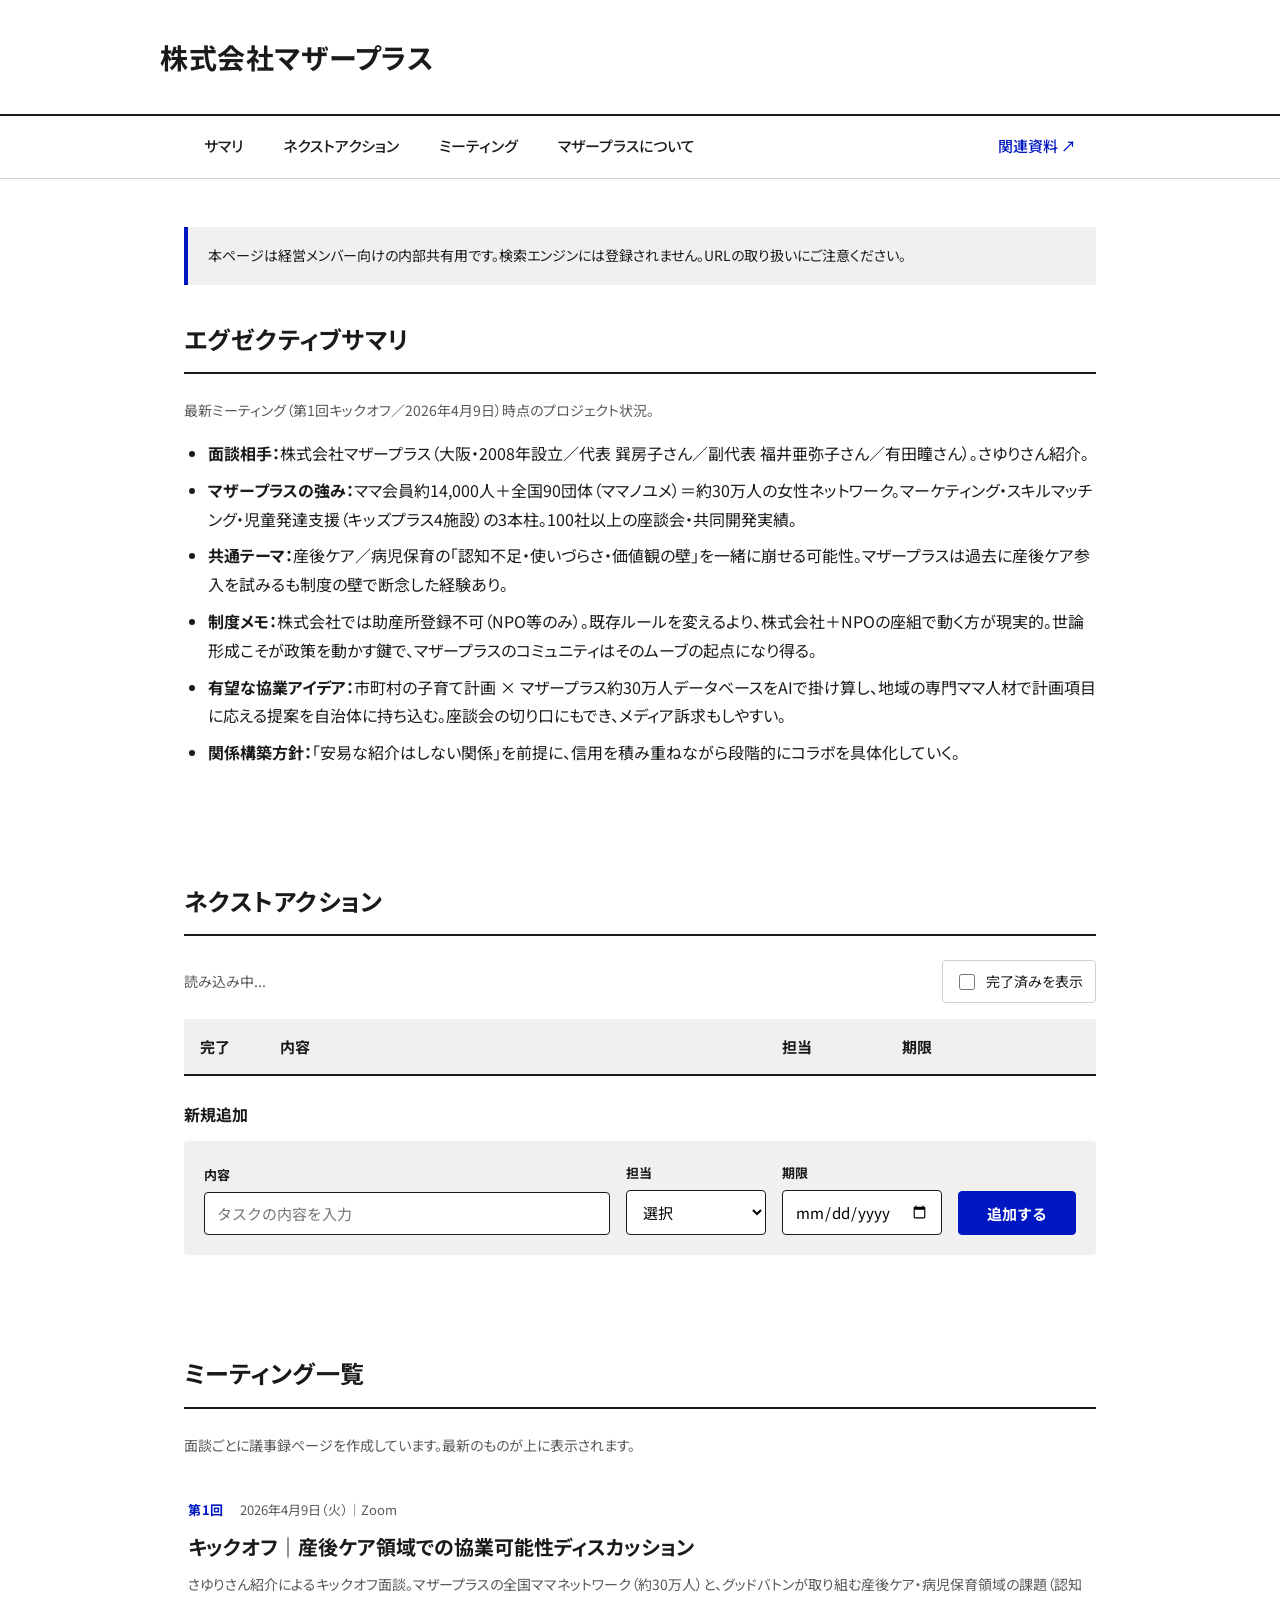
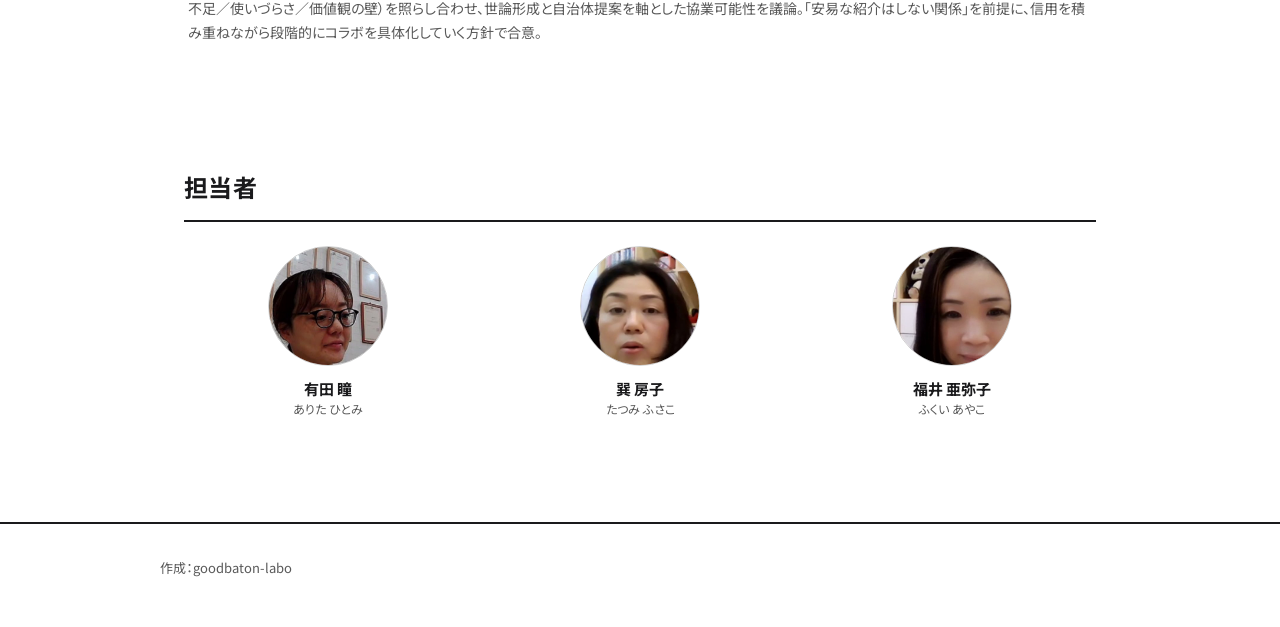
==== index.html @ a64b47ee "Add 担当者 photos to top page and meeting note; restore h2 underline Co-Authored-By: Claude Opus 4.6 (1" ====
<!DOCTYPE html>
<html lang="ja">
<head>
<meta charset="UTF-8">
<meta name="viewport" content="width=device-width, initial-scale=1.0">
<meta name="robots" content="noindex, nofollow, noarchive, nosnippet">
<meta name="googlebot" content="noindex, nofollow">
<title>株式会社マザープラス｜グッドバトン共有スペース</title>
<link rel="preconnect" href="https://fonts.googleapis.com">
<link rel="preconnect" href="https://fonts.gstatic.com" crossorigin>
<link href="https://fonts.googleapis.com/css2?family=Noto+Sans+JP:wght@400;500;700&display=swap" rel="stylesheet">
<link rel="stylesheet" href="assets/style.css">
</head>
<body>

<header class="site">
  <div class="inner">
    <h1><a href="./">株式会社マザープラス</a></h1>
  </div>
</header>

<nav class="site" aria-label="ページ内ナビゲーション">
  <div class="inner">
    <a href="#summary">サマリ</a>
    <a href="#next-actions">ネクストアクション</a>
    <a href="#meetings">ミーティング</a>
    <a href="about/">マザープラスについて</a>
    <a href="https://drive.google.com/open?id=1iKBxiqNrE6tslgrOEw1OCnhclim0SZy2&usp=drive_fs" target="_blank" rel="noopener" class="external">関連資料 ↗</a>
  </div>
</nav>

<main>

<div class="notice">
  本ページは経営メンバー向けの内部共有用です。検索エンジンには登録されません。URLの取り扱いにご注意ください。
</div>

<!-- エグゼクティブサマリ -->
<section id="summary">
  <h2>エグゼクティブサマリ</h2>
  <p class="meta">最新ミーティング（第1回キックオフ／2026年4月9日）時点のプロジェクト状況。</p>
  <ul>
    <li><strong>面談相手：</strong>株式会社マザープラス（大阪・2008年設立／代表 巽房子さん／副代表 福井亜弥子さん／有田瞳さん）。さゆりさん紹介。</li>
    <li><strong>マザープラスの強み：</strong>ママ会員約14,000人＋全国90団体（ママノユメ）＝約30万人の女性ネットワーク。マーケティング・スキルマッチング・児童発達支援（キッズプラス4施設）の3本柱。100社以上の座談会・共同開発実績。</li>
    <li><strong>共通テーマ：</strong>産後ケア／病児保育の「認知不足・使いづらさ・価値観の壁」を一緒に崩せる可能性。マザープラスは過去に産後ケア参入を試みるも制度の壁で断念した経験あり。</li>
    <li><strong>制度メモ：</strong>株式会社では助産所登録不可（NPO等のみ）。既存ルールを変えるより、株式会社＋NPOの座組で動く方が現実的。世論形成こそが政策を動かす鍵で、マザープラスのコミュニティはそのムーブの起点になり得る。</li>
    <li><strong>有望な協業アイデア：</strong>市町村の子育て計画 × マザープラス約30万人データベースをAIで掛け算し、地域の専門ママ人材で計画項目に応える提案を自治体に持ち込む。座談会の切り口にもでき、メディア訴求もしやすい。</li>
    <li><strong>関係構築方針：</strong>「安易な紹介はしない関係」を前提に、信用を積み重ねながら段階的にコラボを具体化していく。</li>
  </ul>
</section>

<!-- ネクストアクション（Supabase連携・編集可能） -->
<section id="next-actions">
  <h2>ネクストアクション</h2>
  <div class="tasks-toolbar">
    <span id="tasks-status" class="meta">読み込み中...</span>
    <label class="toggle-done">
      <input id="show-done" type="checkbox">
      <span>完了済みを表示</span>
    </label>
  </div>
  <table id="tasks-table">
    <thead>
      <tr>
        <th style="width:80px;white-space:nowrap">完了</th>
        <th>内容</th>
        <th style="width:120px">担当</th>
        <th style="width:160px">期限</th>
        <th style="width:50px"></th>
      </tr>
    </thead>
    <tbody id="tasks-body"></tbody>
  </table>
  <h4>新規追加</h4>
  <div class="add-form">
    <label class="add-field add-field-subject">
      <span>内容</span>
      <input id="new-subject" type="text" placeholder="タスクの内容を入力">
    </label>
    <label class="add-field">
      <span>担当</span>
      <select id="new-owner">
        <option value="">選択</option>
        <option value="割振未">（割振未）</option>
        <option value="園田">園田</option>
        <option value="信田">信田</option>
        <option value="本多">本多</option>
        <option value="先方">先方</option>
      </select>
    </label>
    <label class="add-field">
      <span>期限</span>
      <input id="new-due" type="date">
    </label>
    <button id="add-btn" type="button">追加する</button>
  </div>
</section>

<!-- ミーティング一覧 -->
<section id="meetings">
  <h2>ミーティング一覧</h2>
  <p class="meta">面談ごとに議事録ページを作成しています。最新のものが上に表示されます。</p>
  <div class="meeting-list">

    <a class="meeting-card" href="meetings/2026-04-09-kickoff.html">
      <div class="row1">
        <span class="num">第1回</span>
        <span class="date">2026年4月9日（火）｜Zoom</span>
      </div>
      <h3 class="title">キックオフ｜産後ケア領域での協業可能性ディスカッション</h3>
      <p class="summary">
        さゆりさん紹介によるキックオフ面談。マザープラスの全国ママネットワーク（約30万人）と、グッドバトンが取り組む産後ケア・病児保育領域の課題（認知不足／使いづらさ／価値観の壁）を照らし合わせ、世論形成と自治体提案を軸とした協業可能性を議論。「安易な紹介はしない関係」を前提に、信用を積み重ねながら段階的にコラボを具体化していく方針で合意。
      </p>
    </a>

  </div>
</section>

<!-- 担当者 -->
<section id="people">
  <h2>担当者</h2>
  <ul class="people-list">
    <li>
      <img src="assets/people/arita.jpg" alt="有田 瞳">
      <div class="name">有田 瞳<span class="kana">ありた ひとみ</span></div>
    </li>
    <li>
      <img src="assets/people/tatsumi.jpg" alt="巽 房子">
      <div class="name">巽 房子<span class="kana">たつみ ふさこ</span></div>
    </li>
    <li>
      <img src="assets/people/fukui.jpg" alt="福井 亜弥子">
      <div class="name">福井 亜弥子<span class="kana">ふくい あやこ</span></div>
    </li>
  </ul>
</section>

<script type="module">
import { createClient } from 'https://esm.sh/@supabase/supabase-js@2';

const SUPABASE_URL = 'https://ebejuzvamqqraytzugvg.supabase.co';
const SUPABASE_KEY = 'sb_publishable_PH1PrXqMHS1126p46U8zqg_eS3pc3KP';
const supabase = createClient(SUPABASE_URL, SUPABASE_KEY);
const TABLE = 'mtg_motherplus_tasks';

const OWNERS = [
  {value:'割振未', label:'（割振未）'},
  {value:'園田',   label:'園田'},
  {value:'信田',   label:'信田'},
  {value:'本多',   label:'本多'},
  {value:'先方',   label:'先方'},
];
const $body    = document.getElementById('tasks-body');
const $status  = document.getElementById('tasks-status');
const $showDone = document.getElementById('show-done');
let allTasks = [];
let showDone = false;

function escapeHtml(s){return (s??'').toString().replace(/[&<>"']/g, c=>({'&':'&amp;','<':'&lt;','>':'&gt;','"':'&quot;',"'":'&#39;'}[c]));}

function ownerSelect(current){
  return `<select class="cell-select" data-field="owner">
    <option value="">—</option>
    ${OWNERS.map(o => `<option value="${o.value}" ${o.value===current?'selected':''}>${o.label}</option>`).join('')}
  </select>`;
}

function render(){
  const visible = showDone ? allTasks : allTasks.filter(t => t.status !== 'done');
  const doneCount = allTasks.filter(t => t.status === 'done').length;
  const pendingCount = allTasks.length - doneCount;
  $status.textContent = showDone
    ? `全${allTasks.length}件（未完了 ${pendingCount}／完了 ${doneCount}）`
    : `未完了 ${pendingCount}件（完了 ${doneCount}件は非表示）`;
  $body.innerHTML = visible.map(t => `
    <tr data-id="${t.id}" class="${t.status==='done'?'is-done':''}">
      <td><input type="checkbox" class="chk" ${t.status==='done'?'checked':''} aria-label="完了"></td>
      <td><span class="edit" data-field="subject" contenteditable="true">${escapeHtml(t.subject)}</span></td>
      <td>${ownerSelect(t.owner||'')}</td>
      <td><input type="date" class="cell-date" data-field="due" value="${t.due||''}"></td>
      <td><button class="del" aria-label="削除">×</button></td>
    </tr>
  `).join('');
}

async function load(){
  $status.textContent = '読み込み中...';
  const { data, error } = await supabase.from(TABLE).select('*').order('sort_order',{ascending:true}).order('created_at',{ascending:true});
  if(error){ $status.textContent='エラー: '+error.message; return; }
  allTasks = data;
  render();
}

$showDone.addEventListener('change', () => {
  showDone = $showDone.checked;
  render();
});

$body.addEventListener('change', async e => {
  const tr = e.target.closest('tr');
  if(!tr) return;
  const id = tr.dataset.id;
  if(e.target.classList.contains('chk')){
    await supabase.from(TABLE).update({status: e.target.checked ? 'done' : 'pending'}).eq('id',id);
    load();
  } else if(e.target.classList.contains('cell-select')){
    await supabase.from(TABLE).update({owner: e.target.value || null}).eq('id',id);
  } else if(e.target.classList.contains('cell-date')){
    await supabase.from(TABLE).update({due: e.target.value || null}).eq('id',id);
  }
});

$body.addEventListener('blur', async e => {
  if(!e.target.classList.contains('edit')) return;
  const id = e.target.closest('tr').dataset.id;
  const field = e.target.dataset.field;
  const value = e.target.textContent.trim();
  await supabase.from(TABLE).update({[field]:value}).eq('id',id);
}, true);

$body.addEventListener('click', async e => {
  if(!e.target.classList.contains('del')) return;
  if(!confirm('削除しますか？')) return;
  const id = e.target.closest('tr').dataset.id;
  await supabase.from(TABLE).delete().eq('id',id);
  load();
});

document.getElementById('add-btn').addEventListener('click', async () => {
  const subject = document.getElementById('new-subject').value.trim();
  if(!subject){ alert('内容を入力してください'); return; }
  const owner = document.getElementById('new-owner').value || null;
  const due   = document.getElementById('new-due').value || null;
  const { error } = await supabase.from(TABLE).insert({subject, owner, due, status:'pending', sort_order:9999});
  if(error){ alert('追加エラー: '+error.message); return; }
  document.getElementById('new-subject').value='';
  document.getElementById('new-owner').value='';
  document.getElementById('new-due').value='';
  load();
});

load();
</script>

</main>

<footer class="site">
  <div class="inner">
    作成：goodbaton-labo
  </div>
</footer>

</body>
</html>
---- assets/style.css ----
:root{
  --accent:#0017c1;
  --accent-hover:#000a8c;
  --text:#1a1a1c;
  --text-sub:#595959;
  --bg:#ffffff;
  --bg-alt:#f0f0f0;
  --border:#1a1a1c;
  --border-light:#d1d1d1;
  --focus:#ffcc00;
}
*{box-sizing:border-box}
html{font-size:16px}
body{
  font-family:"Noto Sans JP",-apple-system,"Hiragino Sans","Yu Gothic",sans-serif;
  color:var(--text);background:var(--bg);
  line-height:1.8;margin:0;
  font-feature-settings:"palt";
}
a{color:var(--accent);text-decoration:underline;text-underline-offset:3px}
a:hover{color:var(--accent-hover)}
a:focus-visible,button:focus-visible,input:focus-visible,select:focus-visible,[contenteditable]:focus-visible{
  outline:3px solid var(--focus);outline-offset:2px;
}
header.site{
  background:var(--bg);
  border-bottom:2px solid var(--text);
  padding:32px 24px 24px;
}
header.site .inner{max-width:960px;margin:0 auto}
header.site h1{margin:0 0 8px;font-size:28px;font-weight:700;letter-spacing:.02em}
header.site h1 a{color:var(--text);text-decoration:none}
header.site p{margin:0;font-size:14px;color:var(--text-sub)}
nav.site{
  position:sticky;top:0;background:var(--bg);
  border-bottom:1px solid var(--border-light);
  padding:0;z-index:10;
}
nav.site .inner{
  max-width:960px;margin:0 auto;padding:0 24px;
  display:flex;gap:0;overflow-x:auto;white-space:nowrap;
}
nav.site a{
  color:var(--text);text-decoration:none;
  padding:16px 20px;font-size:15px;font-weight:500;
  border-bottom:3px solid transparent;
}
nav.site a:hover,nav.site a[aria-current]{
  border-bottom-color:var(--accent);color:var(--accent);
}
nav.site a.external{
  margin-left:auto;color:var(--accent);
}
main{max-width:960px;margin:0 auto;padding:48px 24px}
.breadcrumb{
  font-size:14px;color:var(--text-sub);margin-bottom:24px;
}
.breadcrumb a{color:var(--text-sub)}
section{
  background:var(--bg);
  padding:48px 0;margin:0;
  scroll-margin-top:80px;
}
html{scroll-behavior:smooth}
section:first-of-type{padding-top:0}
#tasks-table tbody tr:last-child td{border-bottom:none}
section h2{
  margin:0 0 24px;font-size:24px;font-weight:700;
  padding-bottom:12px;border-bottom:2px solid var(--text);
  letter-spacing:.02em;
}
section h3{margin:32px 0 12px;font-size:19px;font-weight:700;color:var(--text)}
section h4{margin:24px 0 8px;font-size:16px;font-weight:700;color:var(--text)}
p{margin:8px 0 16px}
table{
  width:100%;border-collapse:collapse;margin:16px 0;
  font-size:15px;
}
th,td{
  border-bottom:1px solid var(--border-light);
  padding:14px 16px;text-align:left;vertical-align:top;
}
thead th{
  background:var(--bg-alt);font-weight:700;
  border-bottom:2px solid var(--text);
}
#tasks-table tbody tr:hover{background:var(--bg-alt)}
ul,ol{padding-left:24px;margin:8px 0 16px}
li{margin-bottom:8px}
.meta{color:var(--text-sub);font-size:14px}
.quote{
  border-left:4px solid var(--accent);
  background:var(--bg-alt);
  padding:16px 20px;margin:16px 0;
  font-style:normal;
}
.grid{
  display:grid;grid-template-columns:repeat(auto-fit,minmax(240px,1fr));
  gap:0;margin:16px 0;
  border-top:1px solid var(--border-light);
  border-left:1px solid var(--border-light);
}
.grid .item{
  border-right:1px solid var(--border-light);
  border-bottom:1px solid var(--border-light);
  padding:16px 20px;background:var(--bg);
}
.grid .item strong{
  display:block;font-size:14px;font-weight:700;
  color:var(--accent);margin-bottom:6px;
}
footer.site{
  border-top:2px solid var(--text);
  padding:32px 24px 48px;
  color:var(--text-sub);font-size:13px;
}
footer.site .inner{max-width:960px;margin:0 auto}
.notice{
  background:var(--bg-alt);
  border-left:4px solid var(--accent);
  padding:16px 20px;margin:0 0 32px;
  font-size:14px;
}

/* 担当者一覧 */
.people-list{
  list-style:none;padding:0;margin:16px 0 0;
  display:grid;grid-template-columns:repeat(auto-fit,minmax(180px,1fr));
  gap:24px;
}
.people-list li{display:flex;flex-direction:column;align-items:center;text-align:center;gap:12px}
.people-list img{
  width:120px;height:120px;border-radius:50%;object-fit:cover;
  border:1px solid var(--border-light);
}
.people-list .name{font-weight:700;font-size:15px;color:var(--text);line-height:1.4}
.people-list .kana{display:block;font-weight:400;font-size:12px;color:var(--text-sub);margin-top:2px}

/* ミーティング一覧カード */
.meeting-list{
  display:flex;flex-direction:column;gap:0;
}
.meeting-card{
  display:block;
  padding:24px 4px;
  border-bottom:1px solid var(--border-light);
  text-decoration:none;color:var(--text);
}
.meeting-card:last-child{border-bottom:none}
.meeting-card:hover{background:var(--bg-alt)}
.meeting-card .row1{
  display:flex;align-items:baseline;gap:16px;margin-bottom:8px;
  flex-wrap:wrap;
}
.meeting-card .num{
  font-size:13px;font-weight:700;color:var(--accent);
  letter-spacing:.05em;
}
.meeting-card .date{
  font-size:13px;color:var(--text-sub);
}
.meeting-card .title{
  margin:4px 0 8px;font-size:20px;font-weight:700;
  color:var(--text);
}
.meeting-card:hover .title{color:var(--accent);text-decoration:underline}
.meeting-card .summary{
  margin:0;font-size:14px;color:var(--text-sub);
  line-height:1.7;
}

/* タスク管理 */
.tasks-toolbar{
  display:flex;align-items:center;justify-content:space-between;
  gap:16px;margin:12px 0;flex-wrap:wrap;
}
.toggle-done{
  display:inline-flex;align-items:center;gap:8px;
  font-size:14px;color:var(--text);cursor:pointer;
  padding:8px 12px;border:1px solid var(--border-light);
  border-radius:4px;background:var(--bg);
}
.toggle-done:hover{border-color:var(--text)}
.toggle-done input{width:16px;height:16px;cursor:pointer}

#tasks-table input[type="checkbox"]{
  width:20px;height:20px;cursor:pointer;
}
#tasks-table .edit{
  display:inline-block;min-width:60px;
  padding:2px 4px;border-radius:2px;
}
#tasks-table .edit:hover{background:var(--bg-alt)}
#tasks-table .cell-select,#tasks-table .cell-date{
  font-family:inherit;font-size:14px;
  border:1px solid var(--border-light);border-radius:4px;
  padding:6px 8px;background:#fff;width:100%;
}
#tasks-table tr.is-done td{
  color:var(--text-sub);
  text-decoration:line-through;
  text-decoration-color:var(--text-sub);
}
#tasks-table tr.is-done input[type="checkbox"]{text-decoration:none}
#tasks-table .del{
  background:none;border:1px solid var(--border-light);
  color:var(--text-sub);cursor:pointer;
  width:32px;height:32px;border-radius:4px;
  font-size:16px;line-height:1;
}
#tasks-table .del:hover{
  border-color:var(--text);color:var(--text);
}
.add-form{
  display:grid;
  grid-template-columns:1fr 140px 160px auto;
  gap:16px;align-items:end;
  background:var(--bg-alt);
  padding:20px;border-radius:4px;
  margin-top:12px;
}
.add-field{display:flex;flex-direction:column;gap:6px}
.add-field span{font-size:13px;font-weight:700;color:var(--text)}
#new-subject,#new-owner,#new-due{
  font-family:inherit;font-size:15px;
  border:1px solid var(--border);border-radius:4px;
  padding:10px 12px;background:#fff;
  width:100%;
}
#add-btn{
  font-family:inherit;font-size:15px;font-weight:700;
  background:var(--accent);color:#fff;
  border:1px solid var(--accent);border-radius:4px;
  padding:11px 28px;cursor:pointer;
  white-space:nowrap;height:44px;
}
#add-btn:hover{background:var(--accent-hover);border-color:var(--accent-hover)}

@media (max-width:720px){
  .add-form{grid-template-columns:1fr 1fr;gap:12px}
  .add-field-subject{grid-column:1 / -1}
  #add-btn{grid-column:1 / -1;width:100%}
}
@media (max-width:640px){
  main{padding:32px 20px}
  section{padding:32px 0}
  section h2{font-size:20px}
  nav.site a{padding:14px 14px;font-size:14px}
}
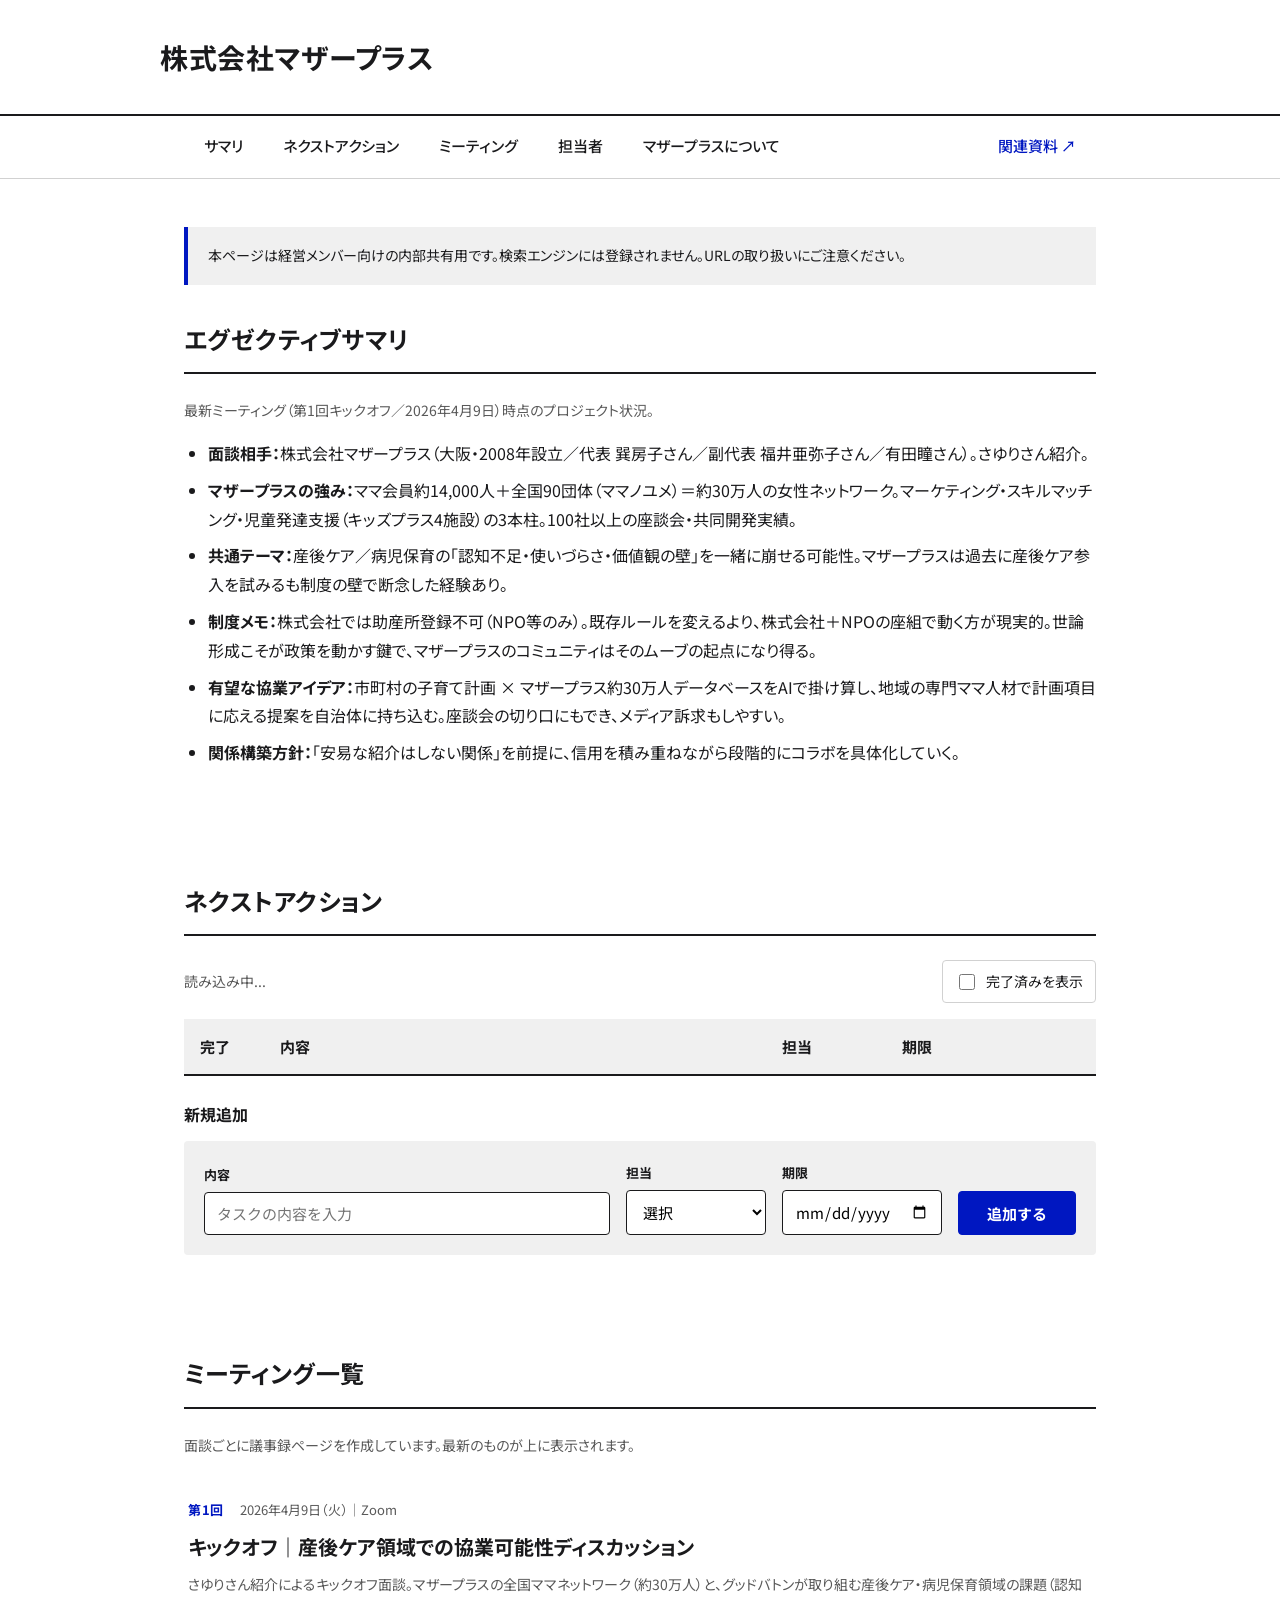
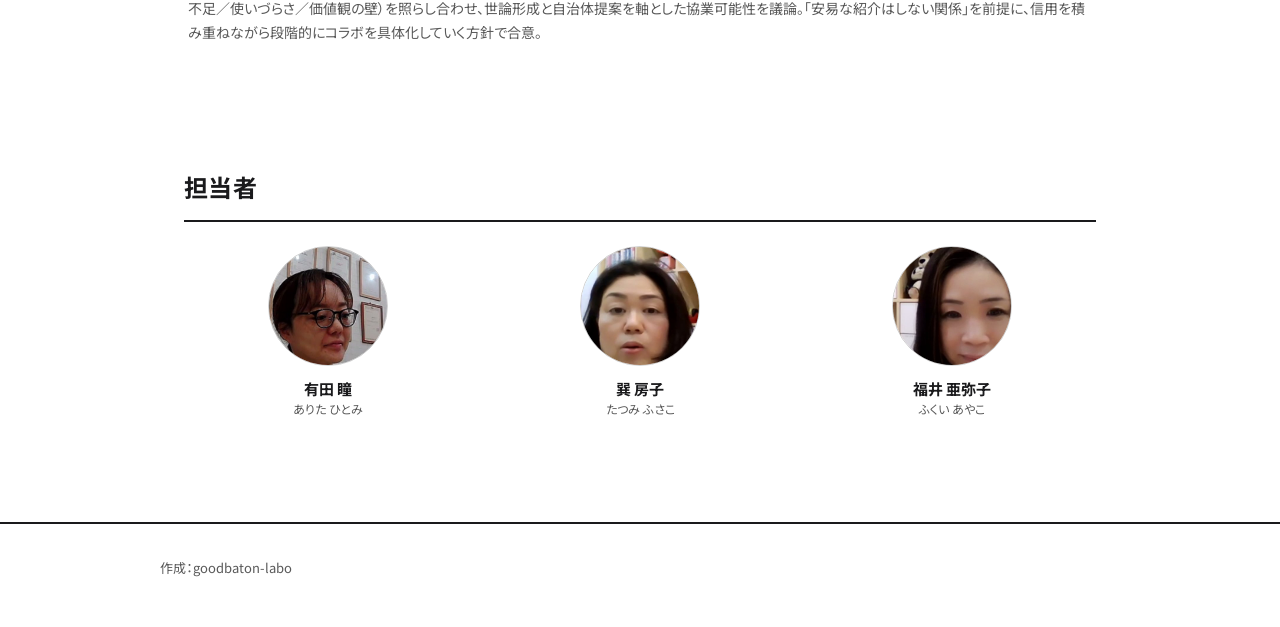
==== commit a8d82917: "Add 担当者 link to header nav Co-Authored-By: Claude Opus 4.6 (1M context) <noreply@anthropic.com>" ====
--- a/index.html
+++ b/index.html
@@ -24,6 +24,7 @@
     <a href="#summary">サマリ</a>
     <a href="#next-actions">ネクストアクション</a>
     <a href="#meetings">ミーティング</a>
+    <a href="#people">担当者</a>
     <a href="about/">マザープラスについて</a>
     <a href="https://drive.google.com/open?id=1iKBxiqNrE6tslgrOEw1OCnhclim0SZy2&usp=drive_fs" target="_blank" rel="noopener" class="external">関連資料 ↗</a>
   </div>
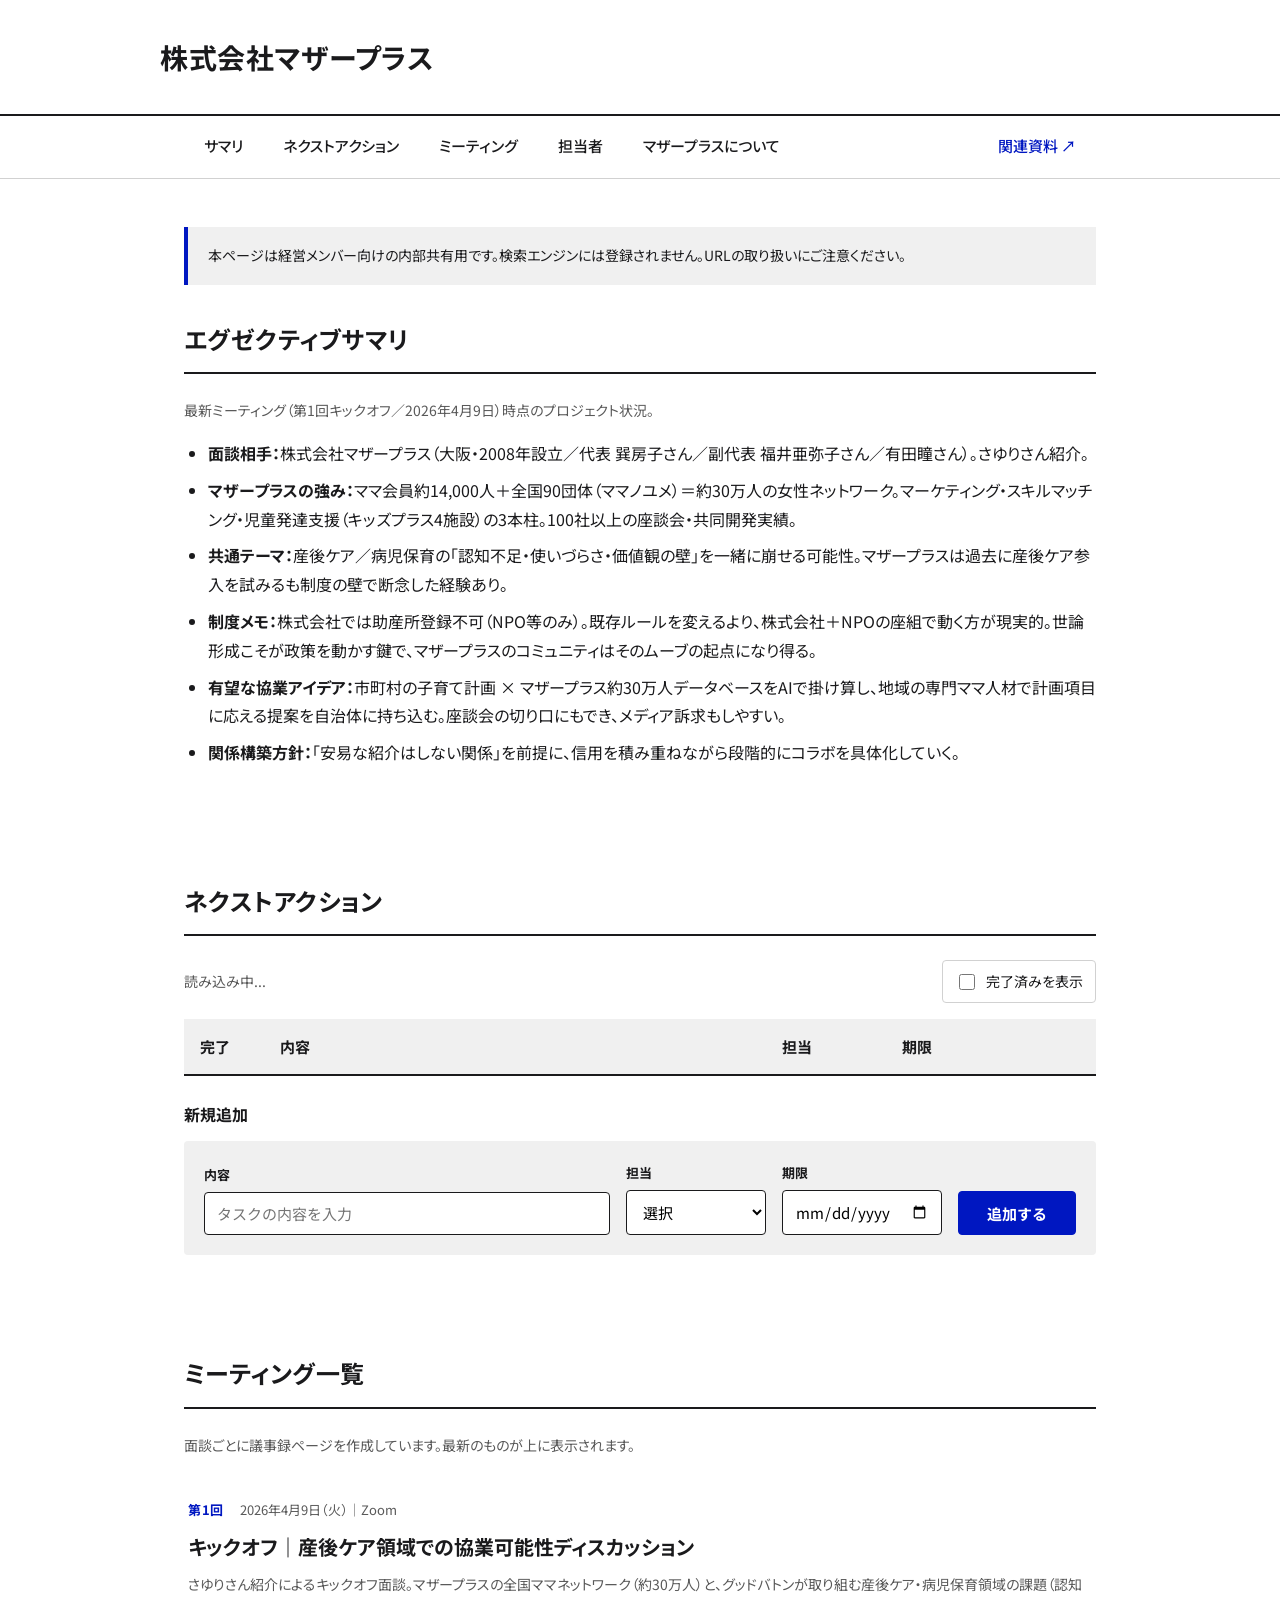
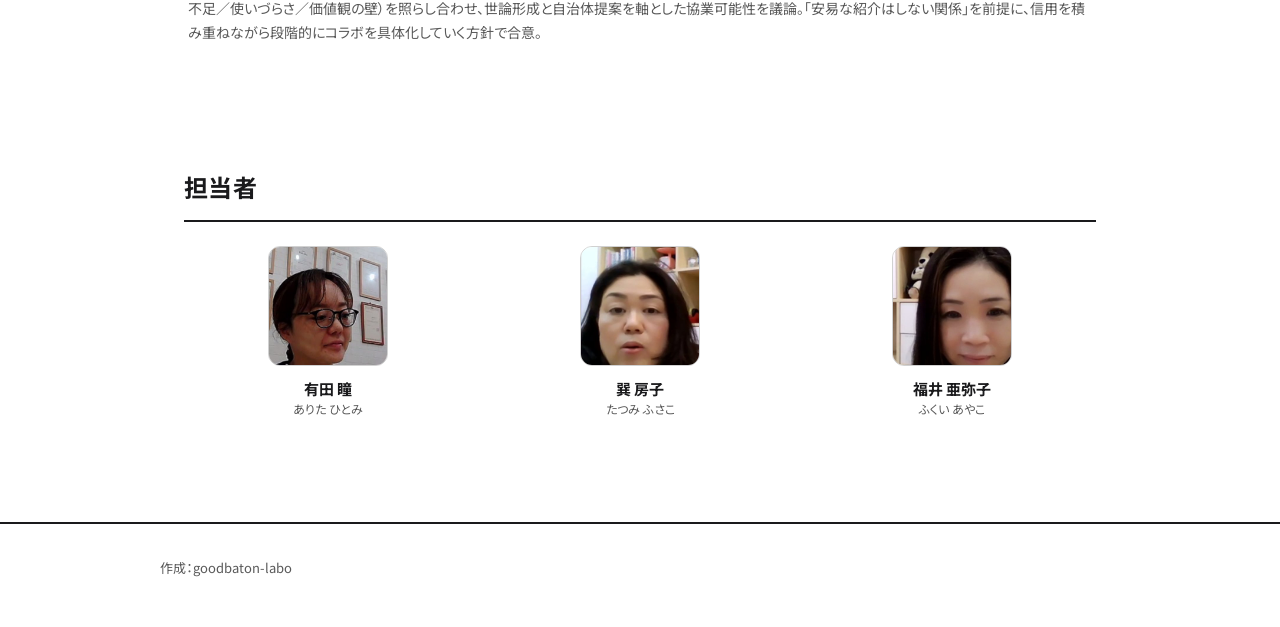
==== commit 01e39583: "Sort tasks by due date ascending Co-Authored-By: Claude Opus 4.6 (1M context) <noreply@anthropic.com" ====
--- a/index.html
+++ b/index.html
@@ -186,7 +186,7 @@
 
 async function load(){
   $status.textContent = '読み込み中...';
-  const { data, error } = await supabase.from(TABLE).select('*').order('sort_order',{ascending:true}).order('created_at',{ascending:true});
+  const { data, error } = await supabase.from(TABLE).select('*').order('due',{ascending:true,nullsFirst:false}).order('created_at',{ascending:true});
   if(error){ $status.textContent='エラー: '+error.message; return; }
   allTasks = data;
   render();
--- a/assets/style.css
+++ b/assets/style.css
@@ -10,7 +10,7 @@
   --focus:#ffcc00;
 }
 *{box-sizing:border-box}
-html{font-size:16px}
+html{font-size:16px;scroll-behavior:smooth}
 body{
   font-family:"Noto Sans JP",-apple-system,"Hiragino Sans","Yu Gothic",sans-serif;
   color:var(--text);background:var(--bg);
@@ -61,9 +61,7 @@
   padding:48px 0;margin:0;
   scroll-margin-top:80px;
 }
-html{scroll-behavior:smooth}
 section:first-of-type{padding-top:0}
-#tasks-table tbody tr:last-child td{border-bottom:none}
 section h2{
   margin:0 0 24px;font-size:24px;font-weight:700;
   padding-bottom:12px;border-bottom:2px solid var(--text);
@@ -85,6 +83,7 @@
   border-bottom:2px solid var(--text);
 }
 #tasks-table tbody tr:hover{background:var(--bg-alt)}
+#tasks-table tbody tr:last-child td{border-bottom:none}
 ul,ol{padding-left:24px;margin:8px 0 16px}
 li{margin-bottom:8px}
 .meta{color:var(--text-sub);font-size:14px}
@@ -130,7 +129,7 @@
 }
 .people-list li{display:flex;flex-direction:column;align-items:center;text-align:center;gap:12px}
 .people-list img{
-  width:120px;height:120px;border-radius:50%;object-fit:cover;
+  width:120px;height:120px;border-radius:12px;object-fit:cover;
   border:1px solid var(--border-light);
 }
 .people-list .name{font-weight:700;font-size:15px;color:var(--text);line-height:1.4}
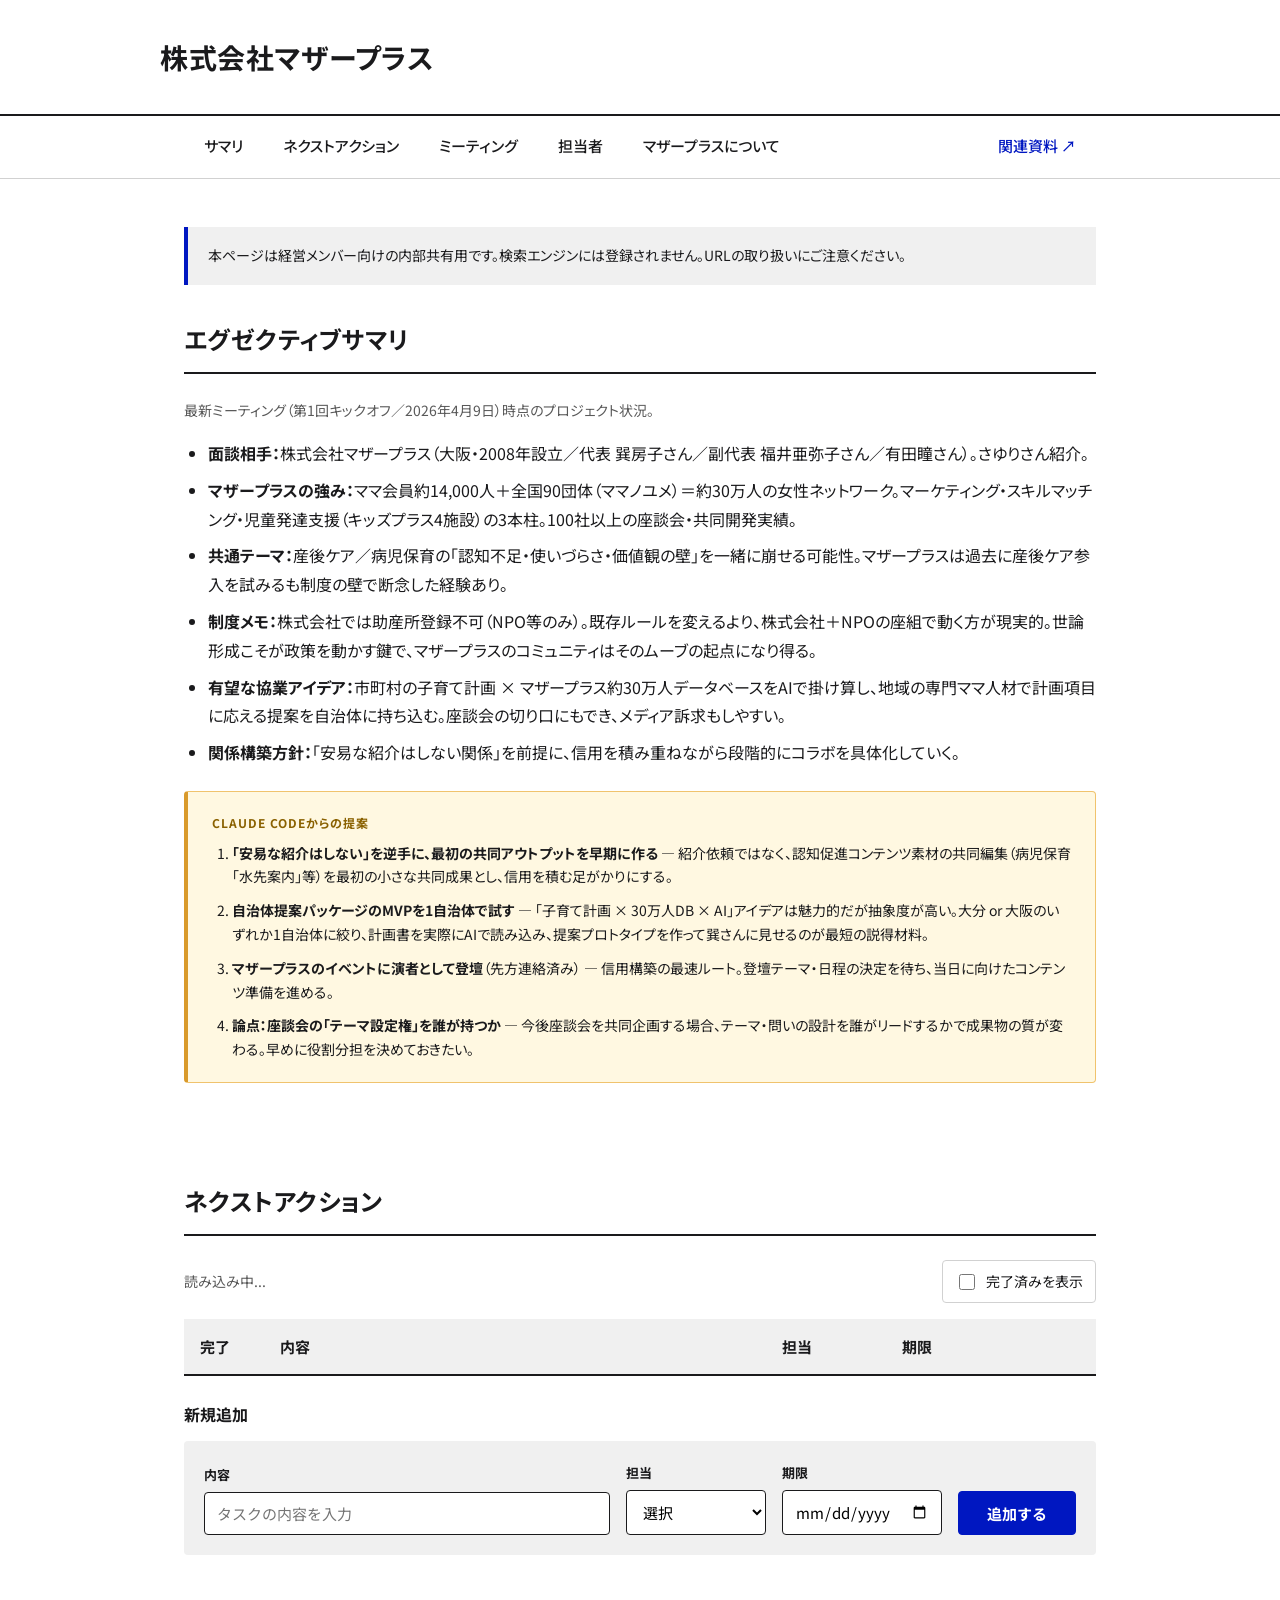
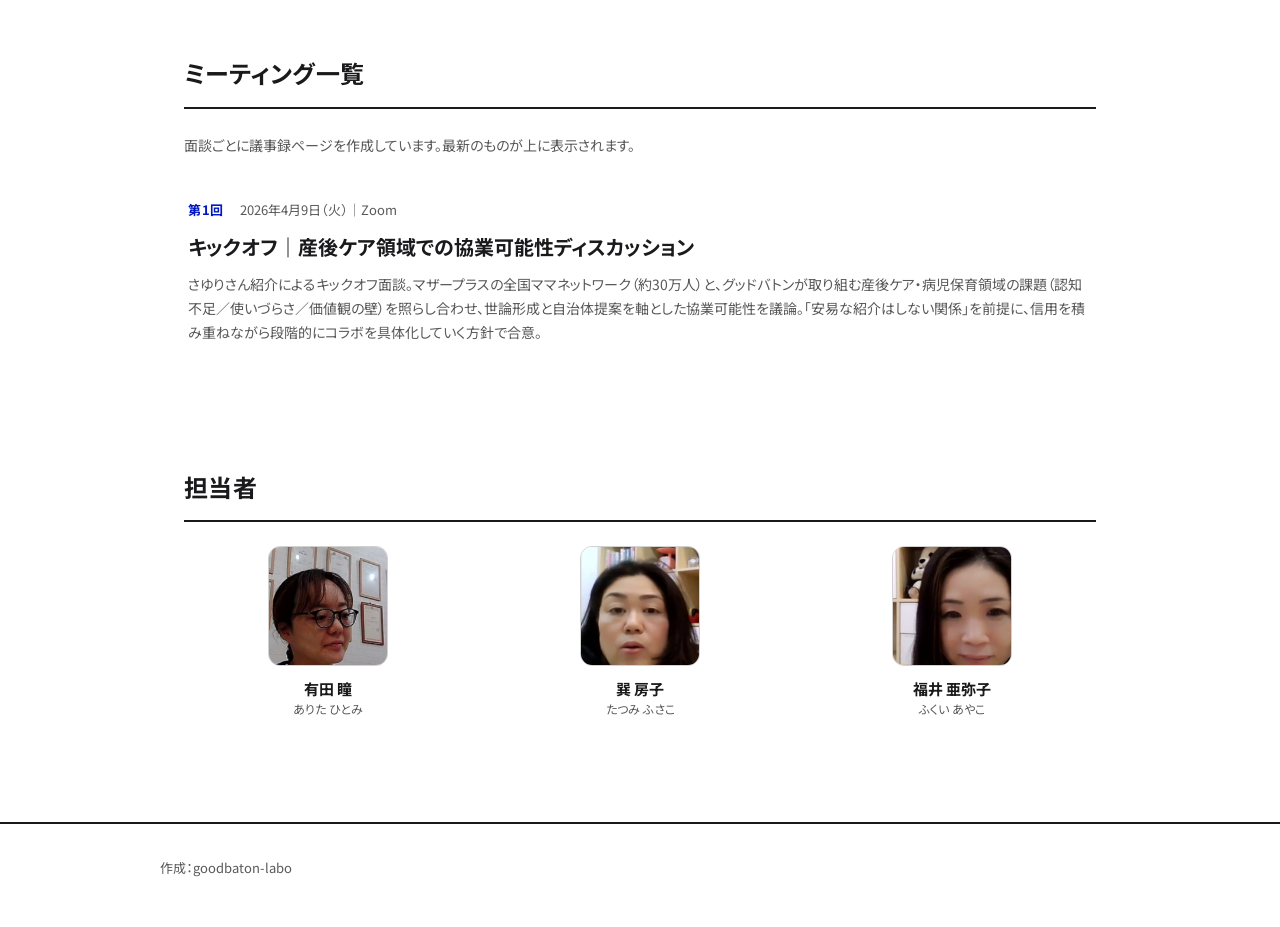
==== commit 684d9334: "Add Claude Code proposal callout to top page summary Co-Authored-By: Claude Opus 4.6 (1M context) <n" ====
--- a/index.html
+++ b/index.html
@@ -48,6 +48,16 @@
     <li><strong>有望な協業アイデア：</strong>市町村の子育て計画 × マザープラス約30万人データベースをAIで掛け算し、地域の専門ママ人材で計画項目に応える提案を自治体に持ち込む。座談会の切り口にもでき、メディア訴求もしやすい。</li>
     <li><strong>関係構築方針：</strong>「安易な紹介はしない関係」を前提に、信用を積み重ねながら段階的にコラボを具体化していく。</li>
   </ul>
+
+  <div class="ai-callout">
+    <div class="ai-callout-label">Claude Codeからの提案</div>
+    <ol>
+      <li><strong>「安易な紹介はしない」を逆手に、最初の共同アウトプットを早期に作る</strong> — 紹介依頼ではなく、認知促進コンテンツ素材の共同編集（病児保育「水先案内」等）を最初の小さな共同成果とし、信用を積む足がかりにする。</li>
+      <li><strong>自治体提案パッケージのMVPを1自治体で試す</strong> — 「子育て計画 × 30万人DB × AI」アイデアは魅力的だが抽象度が高い。大分 or 大阪のいずれか1自治体に絞り、計画書を実際にAIで読み込み、提案プロトタイプを作って巽さんに見せるのが最短の説得材料。</li>
+      <li><strong>マザープラスのイベントに演者として登壇</strong>（先方連絡済み） — 信用構築の最速ルート。登壇テーマ・日程の決定を待ち、当日に向けたコンテンツ準備を進める。</li>
+      <li><strong>論点：座談会の「テーマ設定権」を誰が持つか</strong> — 今後座談会を共同企画する場合、テーマ・問いの設計を誰がリードするかで成果物の質が変わる。早めに役割分担を決めておきたい。</li>
+    </ol>
+  </div>
 </section>
 
 <!-- ネクストアクション（Supabase連携・編集可能） -->
@@ -186,7 +196,7 @@
 
 async function load(){
   $status.textContent = '読み込み中...';
-  const { data, error } = await supabase.from(TABLE).select('*').order('due',{ascending:true,nullsFirst:false}).order('created_at',{ascending:true});
+  const { data, error } = await supabase.from(TABLE).select('*').order('due',{ascending:true,nullsFirst:false}).order('owner',{ascending:true,nullsFirst:false}).order('created_at',{ascending:true});
   if(error){ $status.textContent='エラー: '+error.message; return; }
   allTasks = data;
   render();
--- a/assets/style.css
+++ b/assets/style.css
@@ -93,27 +93,28 @@
   padding:16px 20px;margin:16px 0;
   font-style:normal;
 }
-.grid{
-  display:grid;grid-template-columns:repeat(auto-fit,minmax(240px,1fr));
-  gap:0;margin:16px 0;
-  border-top:1px solid var(--border-light);
-  border-left:1px solid var(--border-light);
-}
-.grid .item{
-  border-right:1px solid var(--border-light);
-  border-bottom:1px solid var(--border-light);
-  padding:16px 20px;background:var(--bg);
-}
-.grid .item strong{
-  display:block;font-size:14px;font-weight:700;
-  color:var(--accent);margin-bottom:6px;
-}
 footer.site{
   border-top:2px solid var(--text);
   padding:32px 24px 48px;
   color:var(--text-sub);font-size:13px;
 }
 footer.site .inner{max-width:960px;margin:0 auto}
+.ai-callout{
+  background:#fff8e1;
+  border:1px solid #f0c36d;
+  border-left:4px solid #d99a2b;
+  padding:20px 24px;margin:24px 0 0;
+  border-radius:4px;
+}
+.ai-callout-label{
+  font-size:12px;font-weight:700;letter-spacing:.08em;
+  color:#8a6100;text-transform:uppercase;
+  margin-bottom:8px;
+}
+.ai-callout ol{margin:0;padding-left:20px}
+.ai-callout li{margin-bottom:10px;font-size:14px;line-height:1.7}
+.ai-callout li:last-child{margin-bottom:0}
+
 .notice{
   background:var(--bg-alt);
   border-left:4px solid var(--accent);
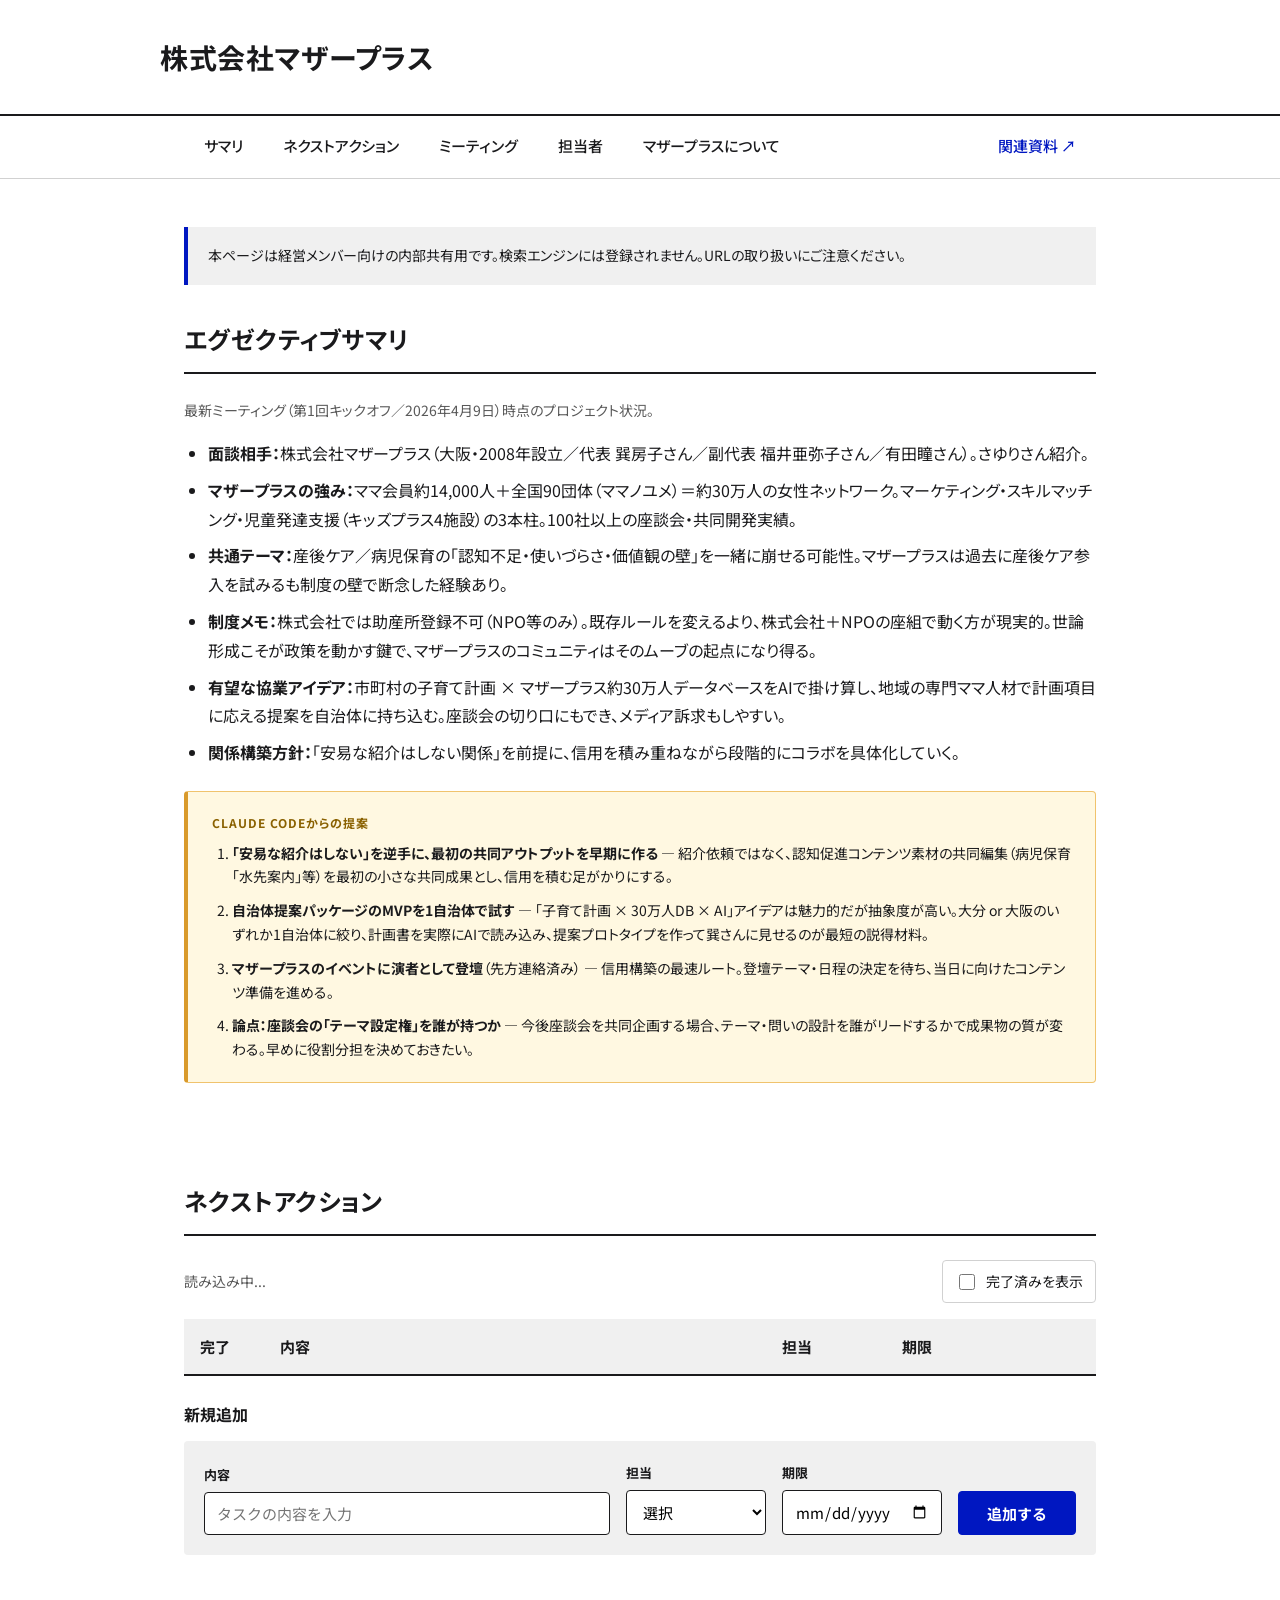
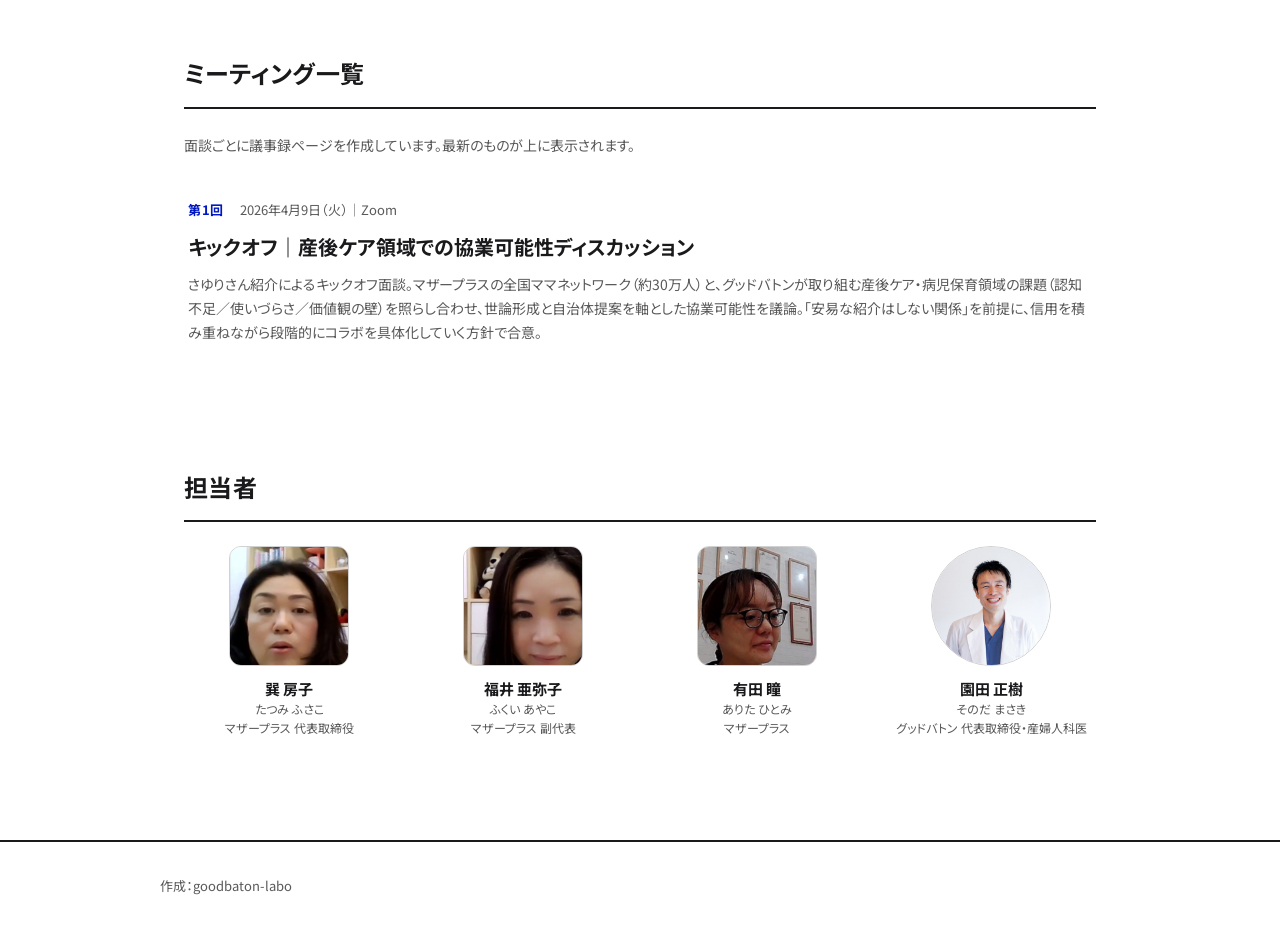
==== commit 47b6977f: "Sort 担当者 by seniority and add roles; include 園田 Co-Authored-By: Claude Opus 4.6 (1M context) <norepl" ====
--- a/index.html
+++ b/index.html
@@ -132,16 +132,20 @@
   <h2>担当者</h2>
   <ul class="people-list">
     <li>
-      <img src="assets/people/arita.jpg" alt="有田 瞳">
-      <div class="name">有田 瞳<span class="kana">ありた ひとみ</span></div>
-    </li>
-    <li>
       <img src="assets/people/tatsumi.jpg" alt="巽 房子">
-      <div class="name">巽 房子<span class="kana">たつみ ふさこ</span></div>
+      <div class="name">巽 房子<span class="kana">たつみ ふさこ</span><span class="kana">マザープラス 代表取締役</span></div>
     </li>
     <li>
       <img src="assets/people/fukui.jpg" alt="福井 亜弥子">
-      <div class="name">福井 亜弥子<span class="kana">ふくい あやこ</span></div>
+      <div class="name">福井 亜弥子<span class="kana">ふくい あやこ</span><span class="kana">マザープラス 副代表</span></div>
+    </li>
+    <li>
+      <img src="assets/people/arita.jpg" alt="有田 瞳">
+      <div class="name">有田 瞳<span class="kana">ありた ひとみ</span><span class="kana">マザープラス</span></div>
+    </li>
+    <li class="is-circle">
+      <img src="assets/people/sonoda.jpg" alt="園田 正樹">
+      <div class="name">園田 正樹<span class="kana">そのだ まさき</span><span class="kana">グッドバトン 代表取締役・産婦人科医</span></div>
     </li>
   </ul>
 </section>
--- a/assets/style.css
+++ b/assets/style.css
@@ -133,6 +133,7 @@
   width:120px;height:120px;border-radius:12px;object-fit:cover;
   border:1px solid var(--border-light);
 }
+.people-list li.is-circle img{border-radius:50%}
 .people-list .name{font-weight:700;font-size:15px;color:var(--text);line-height:1.4}
 .people-list .kana{display:block;font-weight:400;font-size:12px;color:var(--text-sub);margin-top:2px}
 
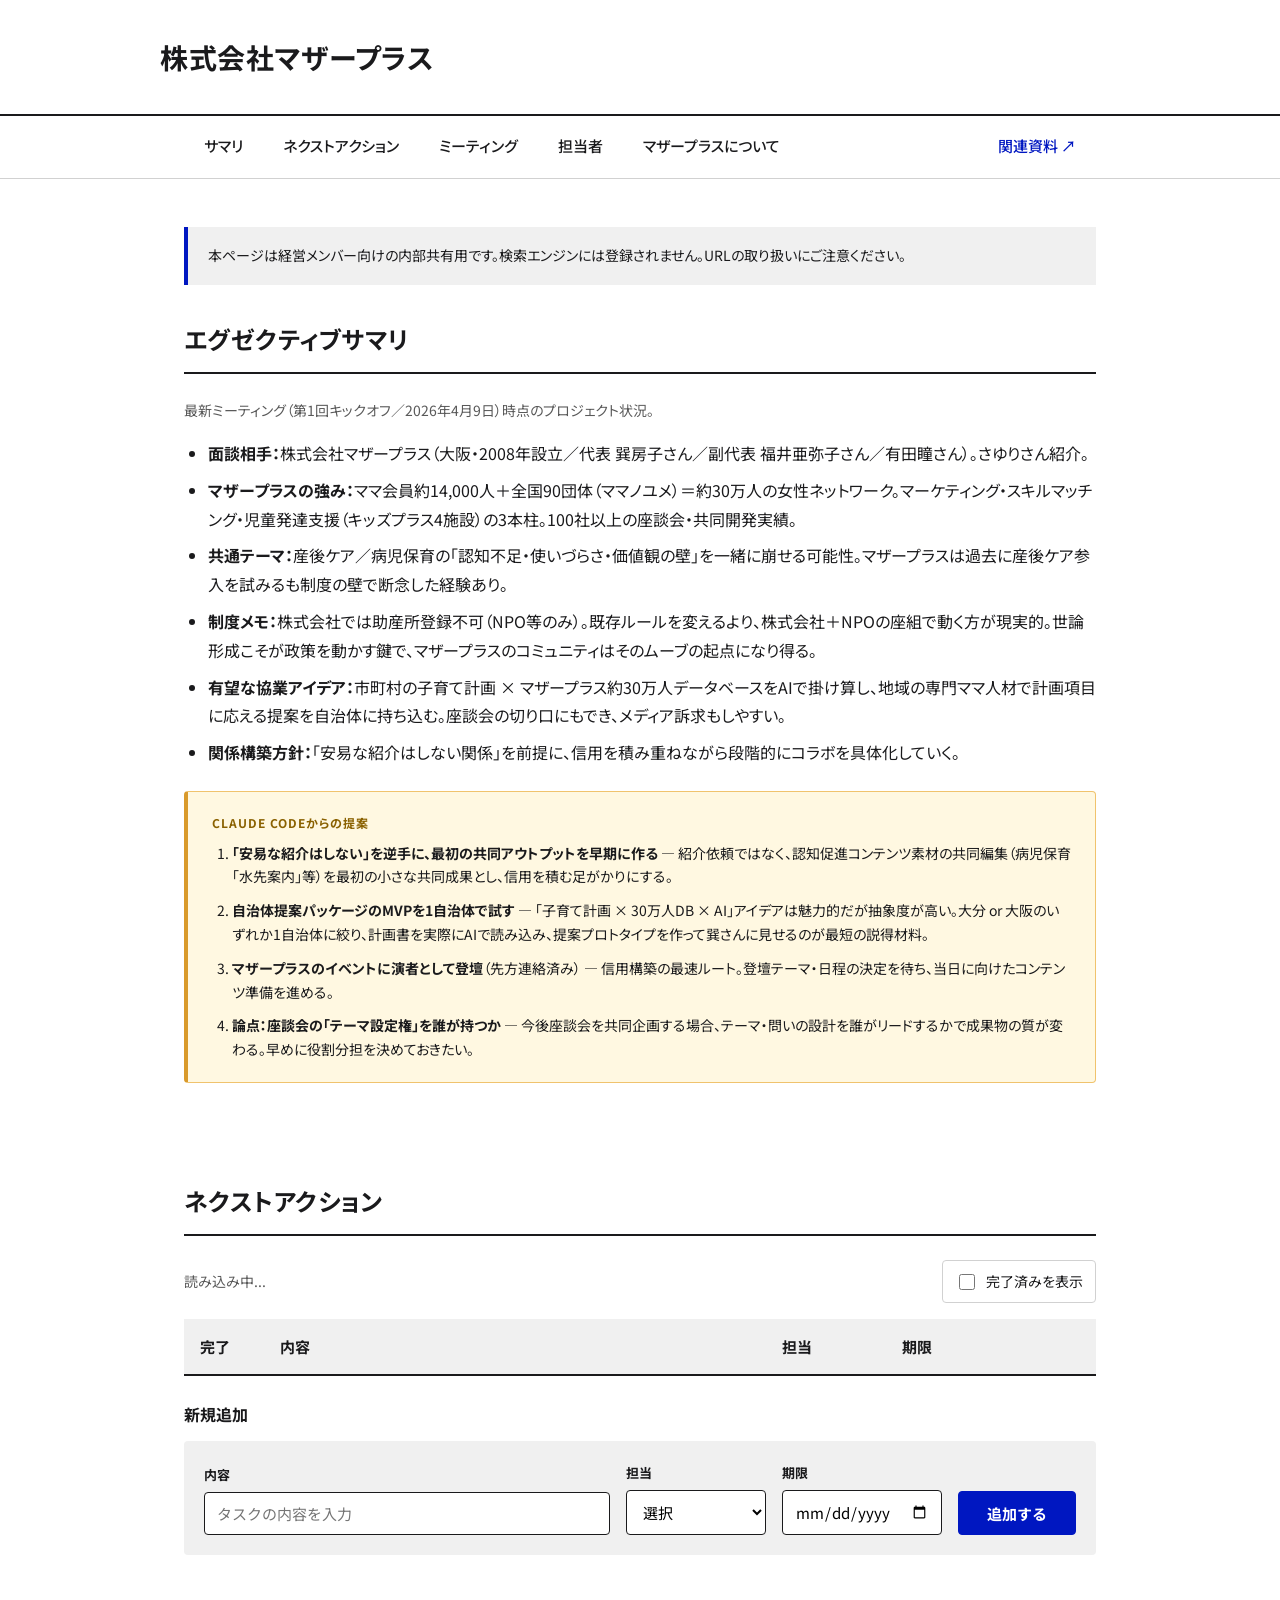
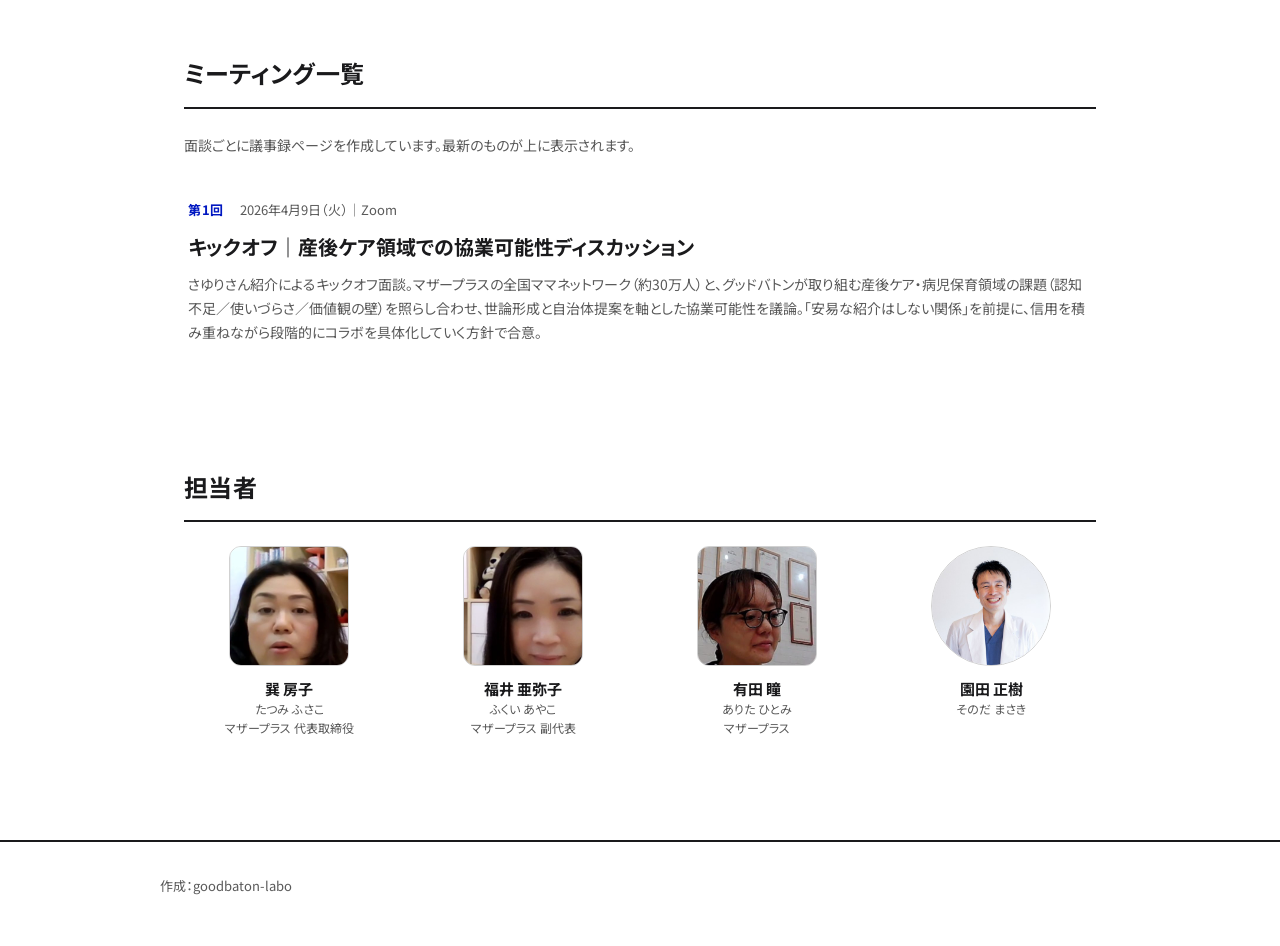
==== commit 893d5e61: "Drop role label for Goodbaton members Co-Authored-By: Claude Opus 4.6 (1M context) <noreply@anthropi" ====
--- a/index.html
+++ b/index.html
@@ -145,7 +145,7 @@
     </li>
     <li class="is-circle">
       <img src="assets/people/sonoda.jpg" alt="園田 正樹">
-      <div class="name">園田 正樹<span class="kana">そのだ まさき</span><span class="kana">グッドバトン 代表取締役・産婦人科医</span></div>
+      <div class="name">園田 正樹<span class="kana">そのだ まさき</span></div>
     </li>
   </ul>
 </section>
